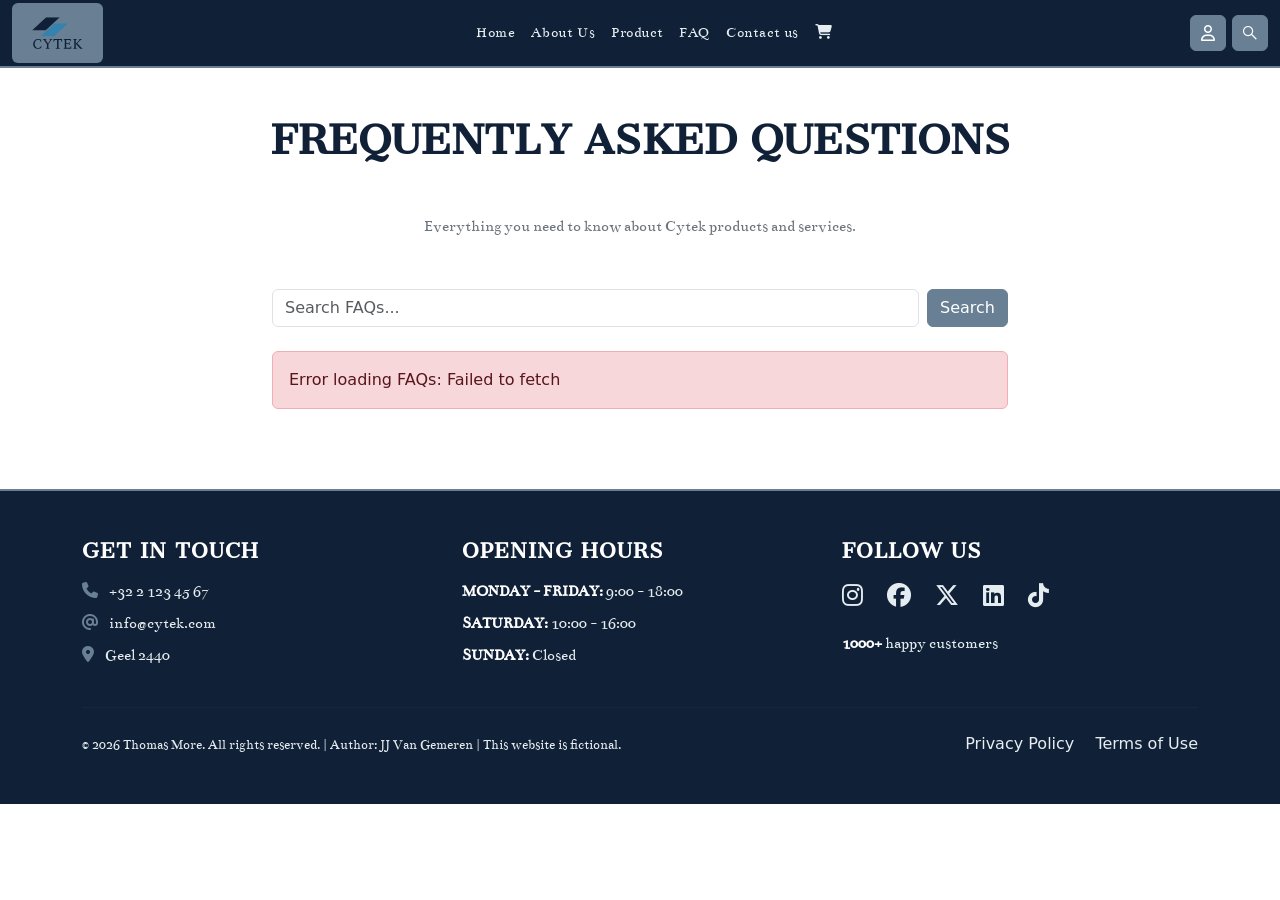
==== JjVanGemeren/student1page2.html @ 485c7afa "Copied from original repo." ====
<!doctype html>
<!-- Name: JJ Van Gemeren
    Class: 1ACS02
    R-number: r1074213
     -->
<html lang="en">
<head>
    <meta charset="UTF-8">
    <meta name="viewport"
          content="width=device-width, user-scalable=no, initial-scale=1.0, maximum-scale=1.0, minimum-scale=1.0">
    <meta http-equiv="X-UA-Compatible" content="ie=edge">
    <link rel="stylesheet" href="../common/css/main.css">
    <link rel="stylesheet" href="../common/css/bootstrap.min.css">
    <link rel="stylesheet" href="css/student1.css">
    <link rel="icon" href="../images/logo-svg.svg" type="image/svg">
    <title>FAQ</title>
    <meta name="author" content="JJ Van Gemeren" />
</head>
<body>

<header>
    <nav class="navbar navbar-expand-lg main-navbar">
        <div class="container-fluid navbar-container">
            <a class="navbar-brand navbar-logo" href="../index.html">
                <img src="../images/logo-transparent-svg.svg" alt="Cytek logo" width="90" height="72">
            </a>
            <button class="navbar-toggler navbar-toggler-btn" type="button" data-bs-toggle="collapse" data-bs-target="#navbarNavAltMarkup" aria-controls="navbarNavAltMarkup" aria-expanded="false" aria-label="Toggle navigation">
                <span class="navbar-toggler-icon"></span>
            </button>
            <div class="collapse navbar-collapse navbar-menu" id="navbarNavAltMarkup">
                <div class="navbar-nav mx-auto">
                    <a class="nav-link"  href="../index.html">Home</a>
                    <a class="nav-link " href="../Melissaange2003/AboutUs.html">About Us</a>
                    <a class="nav-link" href="../student2/student2page1.html">Product</a>
                    <a class="nav-link" href="./student1page2.html">FAQ</a>
                    <a class="nav-link" href="./student1page1.html">Contact us</a>
                    <a class="nav-link" href="../student2/cart.html"><i class="fa-solid fa-cart-shopping"></i></a>
                </div>
                <div class="navbar-action">

                    <a href="../student2/login.html" class="btn btn-primary nav-btn nav-login">
                        <i class="fa-regular fa-user"></i>
                    </a>

                    <!-- Button trigger modal -->
                    <button type="button" class="btn btn-primary nav-btn nav-search-btn" data-bs-toggle="modal" data-bs-target="#search-modal">
                        <i class="fa-brands fa-sistrix"></i>
                    </button>


                </div>

            </div>
        </div>

    </nav>
</header>

<!-- Modal -->
<div class="modal fade" id="search-modal" tabindex="-1" aria-labelledby="exampleModalLabel" aria-hidden="true">
    <div class="modal-dialog">
        <div class="modal-content">

            <div class="modal-body">
                <form class="d-flex" role="search">
                    <input class="form-control me-2" type="search" placeholder="Search" aria-label="Search"/>
                    <button class="btn btn-outline-success" type="submit">Search</button>
                </form>

            </div>

        </div>
    </div>
</div>


<main class="container my-5">
    <div class="text-center mb-5">
        <h1 class="my-5 display-4 fw-bold">Frequently Asked Questions</h1>
        <p>Everything you need to know about Cytek products and services.</p>
    </div>

    <div class="row justify-content-center mb-4">
        <div class="col-lg-8">
            <form id="faqSearchForm" class="d-flex">
                <input type="text" id="faqSearchInput" class="form-control me-2" placeholder="Search FAQs...">
                <button type="submit" class="btn btn-primary">Search</button>
            </form>
        </div>
    </div>
    
    <div class="row justify-content-center mb-3">
        <div class="col-lg-8" id="faqStatusMessage"></div>
    </div>

    <div class="row justify-content-center">
        <div class="col-lg-8">
            <div class="accordion" id="faqAccordion">
                <!-- FAQs will be loaded here dynamically -->
            </div>
        </div>
    </div>
</main>

<footer class="py-5 mt-5">
    <div class="container">
        <div class="row gy-4">
            <div class="col-lg-4 col-md-6">
                <h5 class="fw-bold mb-3">GET IN TOUCH</h5>
                <ul class="list-unstyled text-secondary">
                    <li class="mb-2"><i class="fa-solid fa-phone"></i> +32 2 123 45 67</li>
                    <li class="mb-2"><i class="fa-solid fa-at"></i> <a href="mailto:info@cytek.com" class="text-secondary text-decoration-none">info@cytek.com</a></li>
                    <li class="mb-2"><i class="fa-solid fa-location-dot"></i> Geel 2440</li>
                </ul>
            </div>
            <div class="col-lg-4 col-md-6">
                <h5 class="fw-bold mb-3">OPENING HOURS</h5>
                <ul class="list-unstyled text-secondary">
                    <li class="mb-2"><span class="fw-semibold">MONDAY - FRIDAY:</span> 9:00 - 18:00</li>
                    <li class="mb-2"><span class="fw-semibold">SATURDAY:</span> 10:00 - 16:00</li>
                    <li class="mb-2"><span class="fw-semibold">SUNDAY:</span> Closed</li>
                </ul>
            </div>
            <div class="col-lg-4 col-md-6">
                <h5 class="fw-bold mb-3">FOLLOW US</h5>
                <ul class="list-unstyled d-flex gap-3">
                    <li><a href="#" class="text-secondary fs-4"><i class="fa-brands fa-instagram"></i></a></li>
                    <li><a href="#" class="text-secondary fs-4"><i class="fa-brands fa-facebook"></i></a></li>
                    <li><a href="#" class="text-secondary fs-4"><i class="fa-brands fa-x-twitter"></i></a></li>
                    <li><a href="#" class="text-secondary fs-4"><i class="fa-brands fa-linkedin"></i></a></li>
                    <li><a href="#" class="text-secondary fs-4"><i class="fa-brands fa-tiktok"></i></a></li>
                </ul>
                <p class="text-secondary mt-3"><span class="fw-bold text-dark">1000+</span> happy customers</p>
            </div>
        </div>
        <hr class="my-4">
        <div class="row align-items-center justify-content-center">
            <div class="col-md-6 text-center text-md-start">
                <small class="text-secondary">© 2026 <a href="https://www.thomasmore.be/">Thomas More</a>. All rights reserved. | Author: JJ Van Gemeren | This website is fictional.</small>
            </div>
            <div class="col-md-6 text-center text-md-end">
                <a href="#" class="text-secondary text-decoration-none me-3">Privacy Policy</a>
                <a href="#" class="text-secondary text-decoration-none">Terms of Use</a>
            </div>
        </div>
    </div>
</footer>
<script src="../common/js/bootstrap.bundle.min.js"></script>
<script src="js/student1.js"></script>

</body>
</html>
---- common/css/main.css ----
@import url('https://fonts.googleapis.com/css2?family=Bentham&family=Cantata+One&display=swap');
@import url('https://fonts.googleapis.com/css2?family=Bentham&family=Cantata+One&family=Cinzel:wght@400..900&display=swap');
@import url('https://cdnjs.cloudflare.com/ajax/libs/font-awesome/6.5.0/css/all.min.css');
@import "bootstrap.min.css";
@import "global_vars.css";
/* Import student CSS files here */
@import "../../Melissaange2003/AboutUs.css";
@import "../../student2/css/student2.css";
@import "../../student2/css/index_style.css";
---- JjVanGemeren/css/student1.css ----
@import "../../common/css/global_vars.css";


.accordion-button:not(.collapsed) {
    color: #3682ae;
    background-color: var(--tertiary-color);
    border-color: var(--secondary-color);
}

.accordion-button:focus {
    box-shadow: none;
    border-color: var(--secondary-color);
}

.btn-primary {
    color: #3682ae;
    background-color: var(--tertiary-color);
    border-color: var(--secondary-color);
    --bs-btn-active-color: #3682ae;
    --bs-btn-active-bg: var(--tertiary-color);
    --bs-btn-active-border-color: var(--secondary-color);
}

.btn-primary:hover {
    color: #e6edf1;
    background-color: #3682ae;
    border-color: #102036;
}

.form-control:focus,
.form-select:focus {
    color: #3682ae;
    border-color: #3682ae;
    outline: 0;
    box-shadow: 0 0 0 0.1rem #3682ae;
}

h1 {
    color: var(--secondary-color);
}
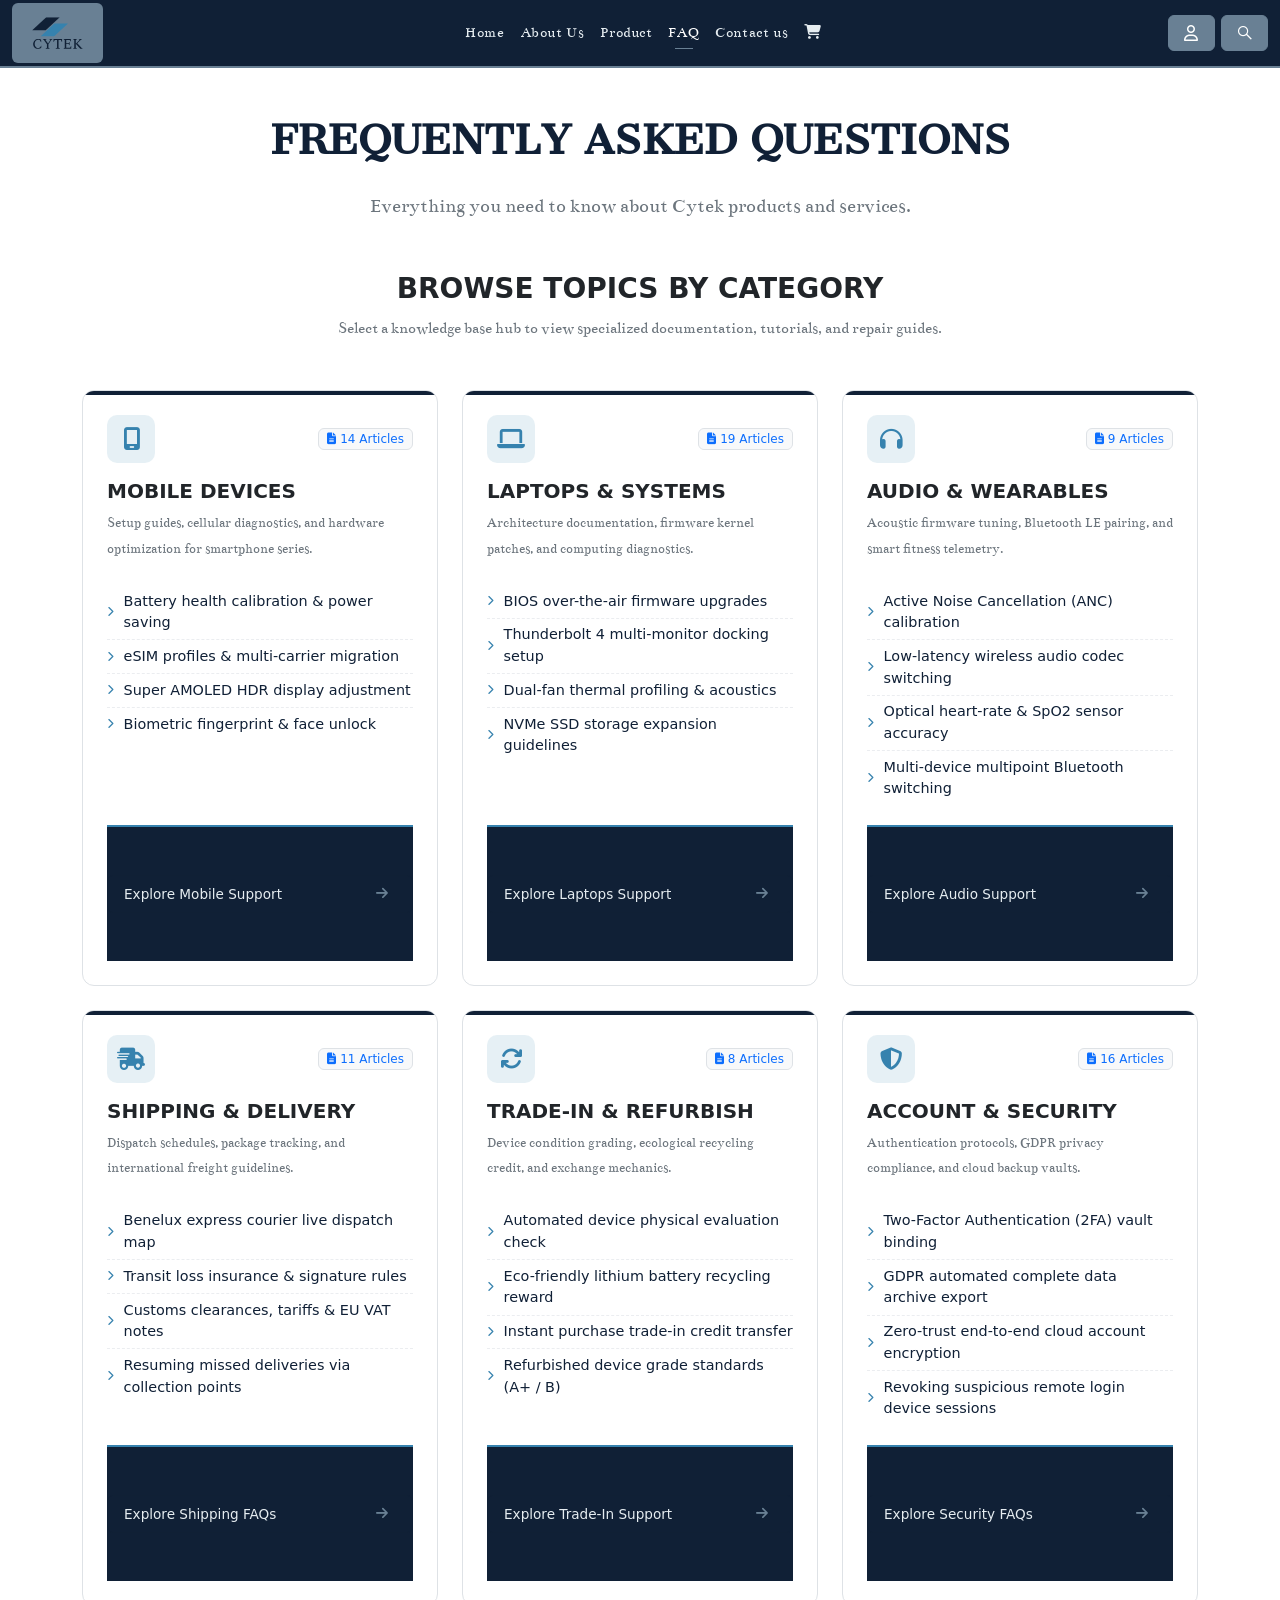
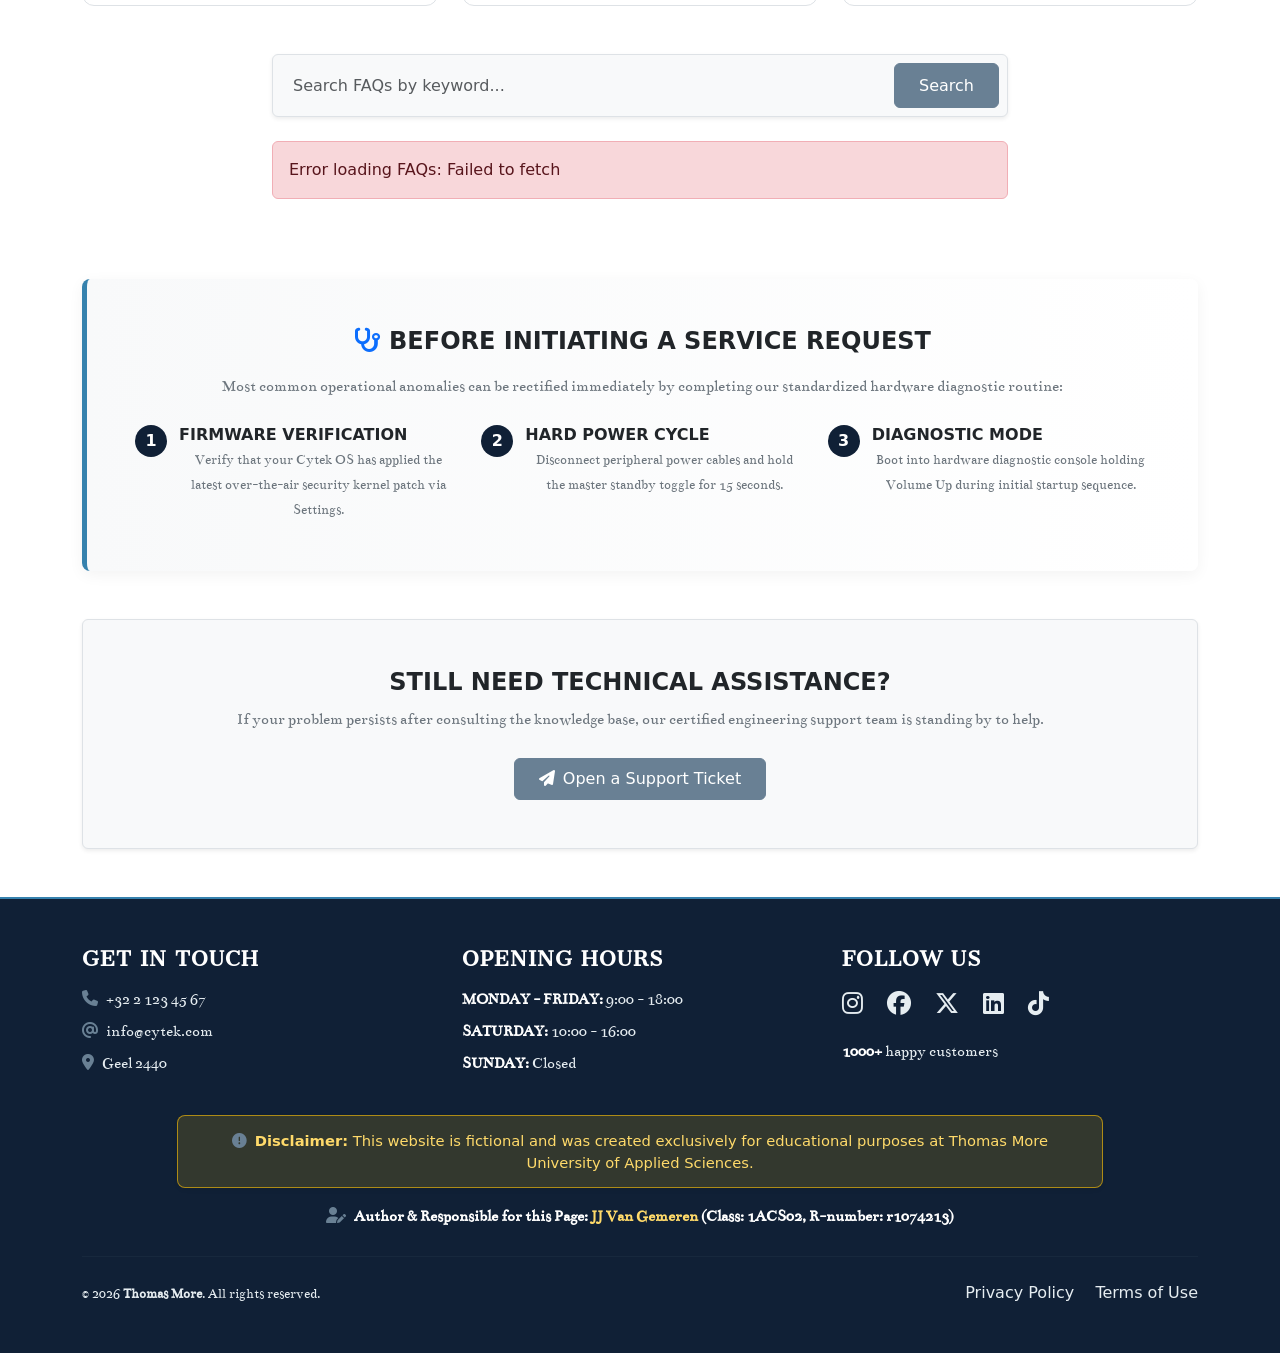
==== commit ef6d1e21: "Update 1" ====
--- a/JjVanGemeren/student1page2.html
+++ b/JjVanGemeren/student1page2.html
@@ -29,10 +29,10 @@
             </button>
             <div class="collapse navbar-collapse navbar-menu" id="navbarNavAltMarkup">
                 <div class="navbar-nav mx-auto">
-                    <a class="nav-link"  href="../index.html">Home</a>
-                    <a class="nav-link " href="../Melissaange2003/AboutUs.html">About Us</a>
+                    <a class="nav-link" href="../index.html">Home</a>
+                    <a class="nav-link" href="../Melissaange2003/AboutUs.html">About Us</a>
                     <a class="nav-link" href="../student2/student2page1.html">Product</a>
-                    <a class="nav-link" href="./student1page2.html">FAQ</a>
+                    <a class="nav-link active" aria-current="page" href="./student1page2.html">FAQ</a>
                     <a class="nav-link" href="./student1page1.html">Contact us</a>
                     <a class="nav-link" href="../student2/cart.html"><i class="fa-solid fa-cart-shopping"></i></a>
                 </div>
@@ -75,45 +75,247 @@
 
 
 <main class="container my-5">
-    <div class="text-center mb-5">
-        <h1 class="my-5 display-4 fw-bold">Frequently Asked Questions</h1>
-        <p>Everything you need to know about Cytek products and services.</p>
-    </div>
-
-    <div class="row justify-content-center mb-4">
-        <div class="col-lg-8">
-            <form id="faqSearchForm" class="d-flex">
-                <input type="text" id="faqSearchInput" class="form-control me-2" placeholder="Search FAQs...">
-                <button type="submit" class="btn btn-primary">Search</button>
-            </form>
-        </div>
-    </div>
-    
-    <div class="row justify-content-center mb-3">
-        <div class="col-lg-8" id="faqStatusMessage"></div>
-    </div>
-
-    <div class="row justify-content-center">
-        <div class="col-lg-8">
-            <div class="accordion" id="faqAccordion">
-                <!-- FAQs will be loaded here dynamically -->
-            </div>
-        </div>
-    </div>
+    <section class="faq-header-section text-center mb-5">
+        <header>
+            <h1 class="my-4 display-4 fw-bold">Frequently Asked Questions</h1>
+            <p class="lead text-secondary">Everything you need to know about Cytek products and services.</p>
+        </header>
+    </section>
+
+    <!-- Content Enrichment: Knowledge Base Category Guides -->
+    <section class="mb-5" aria-label="Support Categories">
+        <header class="text-center mb-5">
+            <h2 class="h3 fw-bold mb-2">Browse Topics by Category</h2>
+            <p class="text-secondary mb-0">Select a knowledge base hub to view specialized documentation, tutorials, and repair guides.</p>
+        </header>
+        <div class="row g-4">
+            <!-- Category 1: Mobile Devices -->
+            <div class="col-12 col-md-6 col-lg-4">
+                <article class="category-card-premium">
+                    <header class="d-flex align-items-center justify-content-between mb-3">
+                        <div class="content-feature-icon mb-0"><i class="fa-solid fa-mobile-screen"></i></div>
+                        <span class="badge bg-light text-primary border fw-medium px-2 py-1"><i class="fa-solid fa-file-lines me-1"></i>14 Articles</span>
+                    </header>
+                    <h3 class="h5 fw-bold mb-2">Mobile Devices</h3>
+                    <p class="text-secondary small mb-1">Setup guides, cellular diagnostics, and hardware optimization for smartphone series.</p>
+                    <ul class="category-topic-list">
+                        <li><i class="fa-solid fa-chevron-right"></i>Battery health calibration &amp; power saving</li>
+                        <li><i class="fa-solid fa-chevron-right"></i>eSIM profiles &amp; multi-carrier migration</li>
+                        <li><i class="fa-solid fa-chevron-right"></i>Super AMOLED HDR display adjustment</li>
+                        <li><i class="fa-solid fa-chevron-right"></i>Biometric fingerprint &amp; face unlock</li>
+                    </ul>
+                    <footer>
+                        <a href="#faqSearchInput" class="btn-explore text-decoration-none w-100" data-faq-category="Mobile Devices">
+                            <span>Explore Mobile Support</span>
+                            <i class="fa-solid fa-arrow-right"></i>
+                        </a>
+                    </footer>
+                </article>
+            </div>
+
+            <!-- Category 2: Laptops & Workstations -->
+            <div class="col-12 col-md-6 col-lg-4">
+                <article class="category-card-premium">
+                    <header class="d-flex align-items-center justify-content-between mb-3">
+                        <div class="content-feature-icon mb-0"><i class="fa-solid fa-laptop"></i></div>
+                        <span class="badge bg-light text-primary border fw-medium px-2 py-1"><i class="fa-solid fa-file-lines me-1"></i>19 Articles</span>
+                    </header>
+                    <h3 class="h5 fw-bold mb-2">Laptops &amp; Systems</h3>
+                    <p class="text-secondary small mb-1">Architecture documentation, firmware kernel patches, and computing diagnostics.</p>
+                    <ul class="category-topic-list">
+                        <li><i class="fa-solid fa-chevron-right"></i>BIOS over-the-air firmware upgrades</li>
+                        <li><i class="fa-solid fa-chevron-right"></i>Thunderbolt 4 multi-monitor docking setup</li>
+                        <li><i class="fa-solid fa-chevron-right"></i>Dual-fan thermal profiling &amp; acoustics</li>
+                        <li><i class="fa-solid fa-chevron-right"></i>NVMe SSD storage expansion guidelines</li>
+                    </ul>
+                    <footer>
+                        <a href="#faqSearchInput" class="btn-explore text-decoration-none w-100" data-faq-category="Laptops &amp; Systems">
+                            <span>Explore Laptops Support</span>
+                            <i class="fa-solid fa-arrow-right"></i>
+                        </a>
+                    </footer>
+                </article>
+            </div>
+
+            <!-- Category 3: Audio & Wearables -->
+            <div class="col-12 col-md-6 col-lg-4">
+                <article class="category-card-premium">
+                    <header class="d-flex align-items-center justify-content-between mb-3">
+                        <div class="content-feature-icon mb-0"><i class="fa-solid fa-headphones"></i></div>
+                        <span class="badge bg-light text-primary border fw-medium px-2 py-1"><i class="fa-solid fa-file-lines me-1"></i>9 Articles</span>
+                    </header>
+                    <h3 class="h5 fw-bold mb-2">Audio &amp; Wearables</h3>
+                    <p class="text-secondary small mb-1">Acoustic firmware tuning, Bluetooth LE pairing, and smart fitness telemetry.</p>
+                    <ul class="category-topic-list">
+                        <li><i class="fa-solid fa-chevron-right"></i>Active Noise Cancellation (ANC) calibration</li>
+                        <li><i class="fa-solid fa-chevron-right"></i>Low-latency wireless audio codec switching</li>
+                        <li><i class="fa-solid fa-chevron-right"></i>Optical heart-rate &amp; SpO2 sensor accuracy</li>
+                        <li><i class="fa-solid fa-chevron-right"></i>Multi-device multipoint Bluetooth switching</li>
+                    </ul>
+                    <footer>
+                        <a href="#faqSearchInput" class="btn-explore text-decoration-none w-100" data-faq-category="Audio &amp; Wearables">
+                            <span>Explore Audio Support</span>
+                            <i class="fa-solid fa-arrow-right"></i>
+                        </a>
+                    </footer>
+                </article>
+            </div>
+
+            <!-- Category 4: Shipping & Delivery -->
+            <div class="col-12 col-md-6 col-lg-4">
+                <article class="category-card-premium">
+                    <header class="d-flex align-items-center justify-content-between mb-3">
+                        <div class="content-feature-icon mb-0"><i class="fa-solid fa-truck-fast"></i></div>
+                        <span class="badge bg-light text-primary border fw-medium px-2 py-1"><i class="fa-solid fa-file-lines me-1"></i>11 Articles</span>
+                    </header>
+                    <h3 class="h5 fw-bold mb-2">Shipping &amp; Delivery</h3>
+                    <p class="text-secondary small mb-1">Dispatch schedules, package tracking, and international freight guidelines.</p>
+                    <ul class="category-topic-list">
+                        <li><i class="fa-solid fa-chevron-right"></i>Benelux express courier live dispatch map</li>
+                        <li><i class="fa-solid fa-chevron-right"></i>Transit loss insurance &amp; signature rules</li>
+                        <li><i class="fa-solid fa-chevron-right"></i>Customs clearances, tariffs &amp; EU VAT notes</li>
+                        <li><i class="fa-solid fa-chevron-right"></i>Resuming missed deliveries via collection points</li>
+                    </ul>
+                    <footer>
+                        <a href="#faqSearchInput" class="btn-explore text-decoration-none w-100" data-faq-category="Shipping &amp; Delivery">
+                            <span>Explore Shipping FAQs</span>
+                            <i class="fa-solid fa-arrow-right"></i>
+                        </a>
+                    </footer>
+                </article>
+            </div>
+
+            <!-- Category 5: Trade-In Program -->
+            <div class="col-12 col-md-6 col-lg-4">
+                <article class="category-card-premium">
+                    <header class="d-flex align-items-center justify-content-between mb-3">
+                        <div class="content-feature-icon mb-0"><i class="fa-solid fa-arrows-rotate"></i></div>
+                        <span class="badge bg-light text-primary border fw-medium px-2 py-1"><i class="fa-solid fa-file-lines me-1"></i>8 Articles</span>
+                    </header>
+                    <h3 class="h5 fw-bold mb-2">Trade-In &amp; Refurbish</h3>
+                    <p class="text-secondary small mb-1">Device condition grading, ecological recycling credit, and exchange mechanics.</p>
+                    <ul class="category-topic-list">
+                        <li><i class="fa-solid fa-chevron-right"></i>Automated device physical evaluation check</li>
+                        <li><i class="fa-solid fa-chevron-right"></i>Eco-friendly lithium battery recycling reward</li>
+                        <li><i class="fa-solid fa-chevron-right"></i>Instant purchase trade-in credit transfer</li>
+                        <li><i class="fa-solid fa-chevron-right"></i>Refurbished device grade standards (A+ / B)</li>
+                    </ul>
+                    <footer>
+                        <a href="#faqSearchInput" class="btn-explore text-decoration-none w-100" data-faq-category="Trade-In &amp; Refurbish">
+                            <span>Explore Trade-In Support</span>
+                            <i class="fa-solid fa-arrow-right"></i>
+                        </a>
+                    </footer>
+                </article>
+            </div>
+
+            <!-- Category 6: Account & Cybersecurity -->
+            <div class="col-12 col-md-6 col-lg-4">
+                <article class="category-card-premium">
+                    <header class="d-flex align-items-center justify-content-between mb-3">
+                        <div class="content-feature-icon mb-0"><i class="fa-solid fa-shield-halved"></i></div>
+                        <span class="badge bg-light text-primary border fw-medium px-2 py-1"><i class="fa-solid fa-file-lines me-1"></i>16 Articles</span>
+                    </header>
+                    <h3 class="h5 fw-bold mb-2">Account &amp; Security</h3>
+                    <p class="text-secondary small mb-1">Authentication protocols, GDPR privacy compliance, and cloud backup vaults.</p>
+                    <ul class="category-topic-list">
+                        <li><i class="fa-solid fa-chevron-right"></i>Two-Factor Authentication (2FA) vault binding</li>
+                        <li><i class="fa-solid fa-chevron-right"></i>GDPR automated complete data archive export</li>
+                        <li><i class="fa-solid fa-chevron-right"></i>Zero-trust end-to-end cloud account encryption</li>
+                        <li><i class="fa-solid fa-chevron-right"></i>Revoking suspicious remote login device sessions</li>
+                    </ul>
+                    <footer>
+                        <a href="#faqSearchInput" class="btn-explore text-decoration-none w-100" data-faq-category="Account &amp; Security">
+                            <span>Explore Security FAQs</span>
+                            <i class="fa-solid fa-arrow-right"></i>
+                        </a>
+                    </footer>
+                </article>
+            </div>
+        </div>
+    </section>
+
+    <section class="faq-search-section">
+        <div class="row justify-content-center mb-4">
+            <div class="col-12 col-sm-11 col-md-9 col-lg-8">
+                <form id="faqSearchForm" class="d-flex shadow-sm p-2 rounded bg-light border">
+                    <input type="text" id="faqSearchInput" class="form-control me-2 border-0 bg-transparent" placeholder="Search FAQs by keyword..." aria-label="Search FAQs">
+                    <button type="submit" class="btn btn-primary px-4">Search</button>
+                </form>
+            </div>
+        </div>
+        
+        <div class="row justify-content-center mb-3">
+            <div class="col-12 col-sm-11 col-md-9 col-lg-8" id="faqStatusMessage"></div>
+        </div>
+    </section>
+
+    <section class="faq-list-section">
+        <div class="row justify-content-center">
+            <div class="col-12 col-sm-11 col-md-9 col-lg-8">
+                <div class="accordion shadow-sm rounded" id="faqAccordion">
+                    <!-- FAQs will be loaded here dynamically -->
+                </div>
+            </div>
+        </div>
+    </section>
+
+    <!-- Content Enrichment: Self-Service Troubleshooting Checklist -->
+    <article class="info-guide-box my-5 p-4 p-md-5">
+        <h2 class="h4 fw-bold mb-3"><i class="fa-solid fa-stethoscope me-2 text-primary"></i>Before Initiating a Service Request</h2>
+        <p class="text-secondary mb-4">Most common operational anomalies can be rectified immediately by completing our standardized hardware diagnostic routine:</p>
+        
+        <div class="row g-4">
+            <div class="col-12 col-md-4">
+                <div class="d-flex align-items-start">
+                    <span class="step-circle flex-shrink-0">1</span>
+                    <div>
+                        <h3 class="h6 fw-bold mb-1">Firmware Verification</h3>
+                        <p class="text-secondary small mb-0">Verify that your Cytek OS has applied the latest over-the-air security kernel patch via Settings.</p>
+                    </div>
+                </div>
+            </div>
+            <div class="col-12 col-md-4">
+                <div class="d-flex align-items-start">
+                    <span class="step-circle flex-shrink-0">2</span>
+                    <div>
+                        <h3 class="h6 fw-bold mb-1">Hard Power Cycle</h3>
+                        <p class="text-secondary small mb-0">Disconnect peripheral power cables and hold the master standby toggle for 15 seconds.</p>
+                    </div>
+                </div>
+            </div>
+            <div class="col-12 col-md-4">
+                <div class="d-flex align-items-start">
+                    <span class="step-circle flex-shrink-0">3</span>
+                    <div>
+                        <h3 class="h6 fw-bold mb-1">Diagnostic Mode</h3>
+                        <p class="text-secondary small mb-0">Boot into hardware diagnostic console holding Volume Up during initial startup sequence.</p>
+                    </div>
+                </div>
+            </div>
+        </div>
+    </article>
+
+    <!-- Content Enrichment: Dedicated Support Call to Action -->
+    <section class="text-center p-4 p-md-5 my-5 bg-light rounded border shadow-sm" aria-label="Contact Support CTA">
+        <h2 class="h4 fw-bold mb-2">Still Need Technical Assistance?</h2>
+        <p class="text-secondary mb-4 mx-auto">If your problem persists after consulting the knowledge base, our certified engineering support team is standing by to help.</p>
+        <a href="./student1page1.html" class="btn btn-primary px-4 py-2"><i class="fa-solid fa-paper-plane me-2"></i>Open a Support Ticket</a>
+    </section>
 </main>
 
 <footer class="py-5 mt-5">
     <div class="container">
-        <div class="row gy-4">
-            <div class="col-lg-4 col-md-6">
+        <section class="row gy-4 mb-4">
+            <div class="col-12 col-md-6 col-lg-4">
                 <h5 class="fw-bold mb-3">GET IN TOUCH</h5>
                 <ul class="list-unstyled text-secondary">
-                    <li class="mb-2"><i class="fa-solid fa-phone"></i> +32 2 123 45 67</li>
-                    <li class="mb-2"><i class="fa-solid fa-at"></i> <a href="mailto:info@cytek.com" class="text-secondary text-decoration-none">info@cytek.com</a></li>
-                    <li class="mb-2"><i class="fa-solid fa-location-dot"></i> Geel 2440</li>
+                    <li class="mb-2"><i class="fa-solid fa-phone me-2"></i>+32 2 123 45 67</li>
+                    <li class="mb-2"><i class="fa-solid fa-at me-2"></i><a href="mailto:info@cytek.com" class="text-secondary text-decoration-none">info@cytek.com</a></li>
+                    <li class="mb-2"><i class="fa-solid fa-location-dot me-2"></i>Geel 2440</li>
                 </ul>
             </div>
-            <div class="col-lg-4 col-md-6">
+            <div class="col-12 col-md-6 col-lg-4">
                 <h5 class="fw-bold mb-3">OPENING HOURS</h5>
                 <ul class="list-unstyled text-secondary">
                     <li class="mb-2"><span class="fw-semibold">MONDAY - FRIDAY:</span> 9:00 - 18:00</li>
@@ -121,25 +323,38 @@
                     <li class="mb-2"><span class="fw-semibold">SUNDAY:</span> Closed</li>
                 </ul>
             </div>
-            <div class="col-lg-4 col-md-6">
+            <div class="col-12 col-md-6 col-lg-4">
                 <h5 class="fw-bold mb-3">FOLLOW US</h5>
                 <ul class="list-unstyled d-flex gap-3">
-                    <li><a href="#" class="text-secondary fs-4"><i class="fa-brands fa-instagram"></i></a></li>
-                    <li><a href="#" class="text-secondary fs-4"><i class="fa-brands fa-facebook"></i></a></li>
-                    <li><a href="#" class="text-secondary fs-4"><i class="fa-brands fa-x-twitter"></i></a></li>
-                    <li><a href="#" class="text-secondary fs-4"><i class="fa-brands fa-linkedin"></i></a></li>
-                    <li><a href="#" class="text-secondary fs-4"><i class="fa-brands fa-tiktok"></i></a></li>
+                    <li><a href="https://www.instagram.com/" target="_blank" rel="noopener noreferrer" class="text-secondary fs-4"><i class="fa-brands fa-instagram"></i></a></li>
+                    <li><a href="https://www.facebook.com/" target="_blank" rel="noopener noreferrer" class="text-secondary fs-4"><i class="fa-brands fa-facebook"></i></a></li>
+                    <li><a href="https://x.com/" target="_blank" rel="noopener noreferrer" class="text-secondary fs-4"><i class="fa-brands fa-x-twitter"></i></a></li>
+                    <li><a href="https://www.linkedin.com/" target="_blank" rel="noopener noreferrer" class="text-secondary fs-4"><i class="fa-brands fa-linkedin"></i></a></li>
+                    <li><a href="https://www.tiktok.com/" target="_blank" rel="noopener noreferrer" class="text-secondary fs-4"><i class="fa-brands fa-tiktok"></i></a></li>
                 </ul>
                 <p class="text-secondary mt-3"><span class="fw-bold text-dark">1000+</span> happy customers</p>
             </div>
-        </div>
+        </section>
+
+        <!-- Retake Requirement: Fictional Website Disclaimer & Author Credit -->
+        <section class="row justify-content-center my-4">
+            <div class="col-12 col-md-10 text-center">
+                <div class="fictional-disclaimer shadow-sm mb-3">
+                    <i class="fa-solid fa-circle-exclamation me-2"></i><strong>Disclaimer:</strong> This website is fictional and was created exclusively for educational purposes at Thomas More University of Applied Sciences.
+                </div>
+                <p class="author-credit mb-1">
+                    <i class="fa-solid fa-user-pen me-2"></i>Author &amp; Responsible for this Page: <span class="text-dark">JJ Van Gemeren</span> (Class: 1ACS02, R-number: r1074213)
+                </p>
+            </div>
+        </section>
+
         <hr class="my-4">
-        <div class="row align-items-center justify-content-center">
-            <div class="col-md-6 text-center text-md-start">
-                <small class="text-secondary">© 2026 <a href="https://www.thomasmore.be/">Thomas More</a>. All rights reserved. | Author: JJ Van Gemeren | This website is fictional.</small>
-            </div>
-            <div class="col-md-6 text-center text-md-end">
-                <a href="#" class="text-secondary text-decoration-none me-3">Privacy Policy</a>
+        <div class="row align-items-center justify-content-between">
+            <div class="col-12 col-md-6 text-center text-md-start mb-2 mb-md-0">
+                <small class="text-secondary">© 2026 <a href="https://www.thomasmore.be" target="_blank" rel="noopener noreferrer" class="text-secondary text-decoration-none fw-bold">Thomas More</a>. All rights reserved.</small>
+            </div>
+            <div class="col-12 col-md-6 text-center text-md-end">
+                <a href="../Melissaange2003/PrivacyPolicy.html" class="text-secondary text-decoration-none me-3">Privacy Policy</a>
                 <a href="#" class="text-secondary text-decoration-none">Terms of Use</a>
             </div>
         </div>
--- a/JjVanGemeren/css/student1.css
+++ b/JjVanGemeren/css/student1.css
@@ -1,10 +1,38 @@
 @import "../../common/css/global_vars.css";
 
+/* --- Navigation Bar & Link Color Fixes (Retake Visual Fix) --- */
+.main-navbar .navbar-nav .nav-link.active,
+.main-navbar .navbar-nav .nav-link:hover,
+.main-navbar .navbar-nav .nav-link:focus,
+.navbar-nav .nav-link.active {
+    color: #ffffff !important;
+    font-weight: 600;
+}
+
+/* --- Custom Bootstrap Component 1: FAQ Accordion --- */
+.accordion-item {
+    border: 1px solid var(--border-color, #dee2e6);
+    border-radius: 8px !important;
+    overflow: hidden;
+    transition: box-shadow 0.3s ease, border-color 0.3s ease;
+}
+
+.accordion-item:hover {
+    box-shadow: 0 4px 12px rgba(16, 32, 54, 0.08);
+    border-color: #3682ae;
+}
+
+.accordion-button {
+    padding: 1.2rem 1.5rem;
+    transition: background-color 0.25s ease, color 0.25s ease;
+    color: var(--secondary-color);
+}
 
 .accordion-button:not(.collapsed) {
     color: #3682ae;
     background-color: var(--tertiary-color);
-    border-color: var(--secondary-color);
+    border-bottom: 1px solid rgba(54, 130, 174, 0.2);
+    font-weight: 600;
 }
 
 .accordion-button:focus {
@@ -12,19 +40,12 @@
     border-color: var(--secondary-color);
 }
 
-.btn-primary {
-    color: #3682ae;
-    background-color: var(--tertiary-color);
-    border-color: var(--secondary-color);
-    --bs-btn-active-color: #3682ae;
-    --bs-btn-active-bg: var(--tertiary-color);
-    --bs-btn-active-border-color: var(--secondary-color);
-}
-
-.btn-primary:hover {
-    color: #e6edf1;
-    background-color: #3682ae;
-    border-color: #102036;
+/* --- Custom Bootstrap Component 2: Form Controls & Floating Labels --- */
+.form-floating > .form-control,
+.form-floating > .form-select {
+    border-radius: 8px;
+    border: 1.5px solid #dee2e6;
+    transition: all 0.3s ease;
 }
 
 .form-control:focus,
@@ -32,10 +53,233 @@
     color: #3682ae;
     border-color: #3682ae;
     outline: 0;
-    box-shadow: 0 0 0 0.1rem #3682ae;
-}
-
+    box-shadow: 0 0 0 0.2rem rgba(54, 130, 174, 0.2);
+    background-color: var(--white, #ffffff);
+}
+
+.form-floating > .form-control:focus ~ label,
+.form-floating > .form-control:not(:placeholder-shown) ~ label {
+    color: #3682ae;
+    font-weight: 500;
+}
+
+/* --- Custom Buttons --- */
+.btn-primary {
+    color: var(--white);
+    background-color: var(--secondary-color);
+    border-color: var(--secondary-color);
+    border-radius: 6px;
+    font-weight: 500;
+    padding: 0.6rem 1.4rem;
+    transition: all 0.3s cubic-bezier(0.16, 1, 0.3, 1);
+}
+
+.btn-primary:hover,
+.btn-primary:focus,
+.btn-primary:active {
+    color: var(--white) !important;
+    background-color: #3682ae !important;
+    border-color: #3682ae !important;
+    box-shadow: 0 4px 10px rgba(54, 130, 174, 0.3);
+}
+
+.btn-dark {
+    border-radius: 6px;
+    font-weight: 500;
+    transition: transform 0.2s ease, box-shadow 0.2s ease;
+}
+
+.btn-dark:hover {
+    transform: translateY(-2px);
+    box-shadow: 0 6px 15px rgba(0, 0, 0, 0.15);
+}
+
+/* --- Support Cards & Info Boxes --- */
+.support-info-card {
+    background: linear-gradient(135deg, var(--tertiary-color, #e6edf1) 0%, #ffffff 100%);
+    border-left: 5px solid #3682ae;
+    border-radius: 8px;
+    box-shadow: 0 2px 10px rgba(0, 0, 0, 0.04);
+}
+
+.support-badge {
+    background-color: var(--secondary-color, #102036);
+    color: #ffffff;
+    font-size: 0.8rem;
+    padding: 0.4em 0.8em;
+    border-radius: 20px;
+}
+
+/* --- Headings --- */
 h1 {
     color: var(--secondary-color);
 }
 
+/* --- New Content Enrichment Styles (Cards & Guides) --- */
+.content-feature-card {
+    background: #ffffff;
+    border: 1px solid var(--border-color, #dee2e6);
+    border-radius: 10px;
+    padding: 1.5rem;
+    height: 100%;
+    transition: transform 0.25s ease, box-shadow 0.25s ease;
+}
+
+.content-feature-card:hover {
+    transform: translateY(-5px);
+    box-shadow: 0 10px 22px rgba(16, 32, 54, 0.1);
+    border-color: #3682ae;
+}
+
+.content-feature-icon {
+    width: 48px;
+    height: 48px;
+    border-radius: 10px;
+    background-color: rgba(54, 130, 174, 0.12);
+    color: #3682ae;
+    display: flex;
+    align-items: center;
+    justify-content: center;
+    font-size: 1.4rem;
+    margin-bottom: 1.2rem;
+}
+
+/* --- Knowledge Base Category Card Enhancements --- */
+.category-card-premium {
+    background: #ffffff;
+    border: 1px solid var(--border-color, #dee2e6);
+    border-radius: 12px;
+    padding: 1.5rem;
+    height: 100%;
+    display: flex;
+    flex-direction: column;
+    transition: transform 0.3s cubic-bezier(0.16, 1, 0.3, 1), box-shadow 0.3s cubic-bezier(0.16, 1, 0.3, 1), border-color 0.3s ease;
+    position: relative;
+    overflow: hidden;
+}
+
+.category-card-premium::before {
+    content: '';
+    position: absolute;
+    top: 0;
+    left: 0;
+    right: 0;
+    height: 4px;
+    background: var(--secondary-color, #102036);
+    transition: background 0.3s ease;
+}
+
+.category-card-premium:hover {
+    transform: translateY(-6px);
+    box-shadow: 0 14px 28px rgba(16, 32, 54, 0.12);
+    border-color: #3682ae;
+}
+
+.category-card-premium:hover::before {
+    background: #3682ae;
+}
+
+.category-topic-list {
+    margin: 1.2rem 0;
+    padding: 0;
+    list-style: none;
+    flex-grow: 1;
+}
+
+.category-topic-list li {
+    padding: 0.35rem 0;
+    font-size: 0.9rem;
+    color: var(--secondary-color, #102036);
+    display: flex;
+    align-items: center;
+    border-bottom: 1px dashed rgba(222, 226, 230, 0.6);
+}
+
+.category-topic-list li:last-child {
+    border-bottom: none;
+}
+
+.category-topic-list li i {
+    font-size: 0.65rem;
+    margin-right: 0.6rem;
+    color: #3682ae;
+}
+
+.btn-explore {
+    color: var(--secondary-color, #102036);
+    border: 1px solid rgba(16, 32, 54, 0.2);
+    background: transparent;
+    border-radius: 6px;
+    font-weight: 500;
+    font-size: 0.85rem;
+    padding: 0.5rem 1rem;
+    transition: all 0.25s ease;
+    display: flex;
+    align-items: center;
+    justify-content: space-between;
+}
+
+.btn-explore i {
+    transition: transform 0.25s ease;
+}
+
+.btn-explore:hover {
+    background: #3682ae;
+    border-color: #3682ae;
+    color: #ffffff !important;
+}
+
+.btn-explore:hover i {
+    transform: translateX(4px);
+    color: #ffffff !important;
+}
+
+.info-guide-box {
+    background: linear-gradient(to right, #f8f9fa, #ffffff);
+    border-left: 5px solid #3682ae;
+    border-radius: 8px;
+    box-shadow: 0 4px 15px rgba(0, 0, 0, 0.05);
+}
+
+.step-circle {
+    width: 32px;
+    height: 32px;
+    border-radius: 50%;
+    background-color: var(--secondary-color, #102036);
+    color: #ffffff;
+    font-weight: bold;
+    display: inline-flex;
+    align-items: center;
+    justify-content: center;
+    margin-right: 0.75rem;
+}
+
+/* --- Footer Override for Contrast Visibility --- */
+footer {
+    background-color: var(--secondary-color, #102036) !important;
+    color: var(--tertiary-color, #e6edf1) !important;
+    border-top: 2px solid #3682ae !important;
+}
+
+/* --- Retake Requirement: Prominent Fictional Disclaimer & Author Attribution --- */
+.fictional-disclaimer {
+    background-color: rgba(255, 193, 7, 0.15) !important;
+    border: 1px solid rgba(255, 193, 7, 0.6) !important;
+    color: #ffda6a !important;
+    padding: 0.85rem 1.4rem;
+    border-radius: 8px;
+    font-size: 0.92rem;
+    font-weight: 500;
+}
+
+.author-credit {
+    font-weight: 600;
+    font-size: 1rem;
+    color: #ffffff !important;
+}
+
+.author-credit span {
+    color: #ffda6a !important;
+}
+
+
